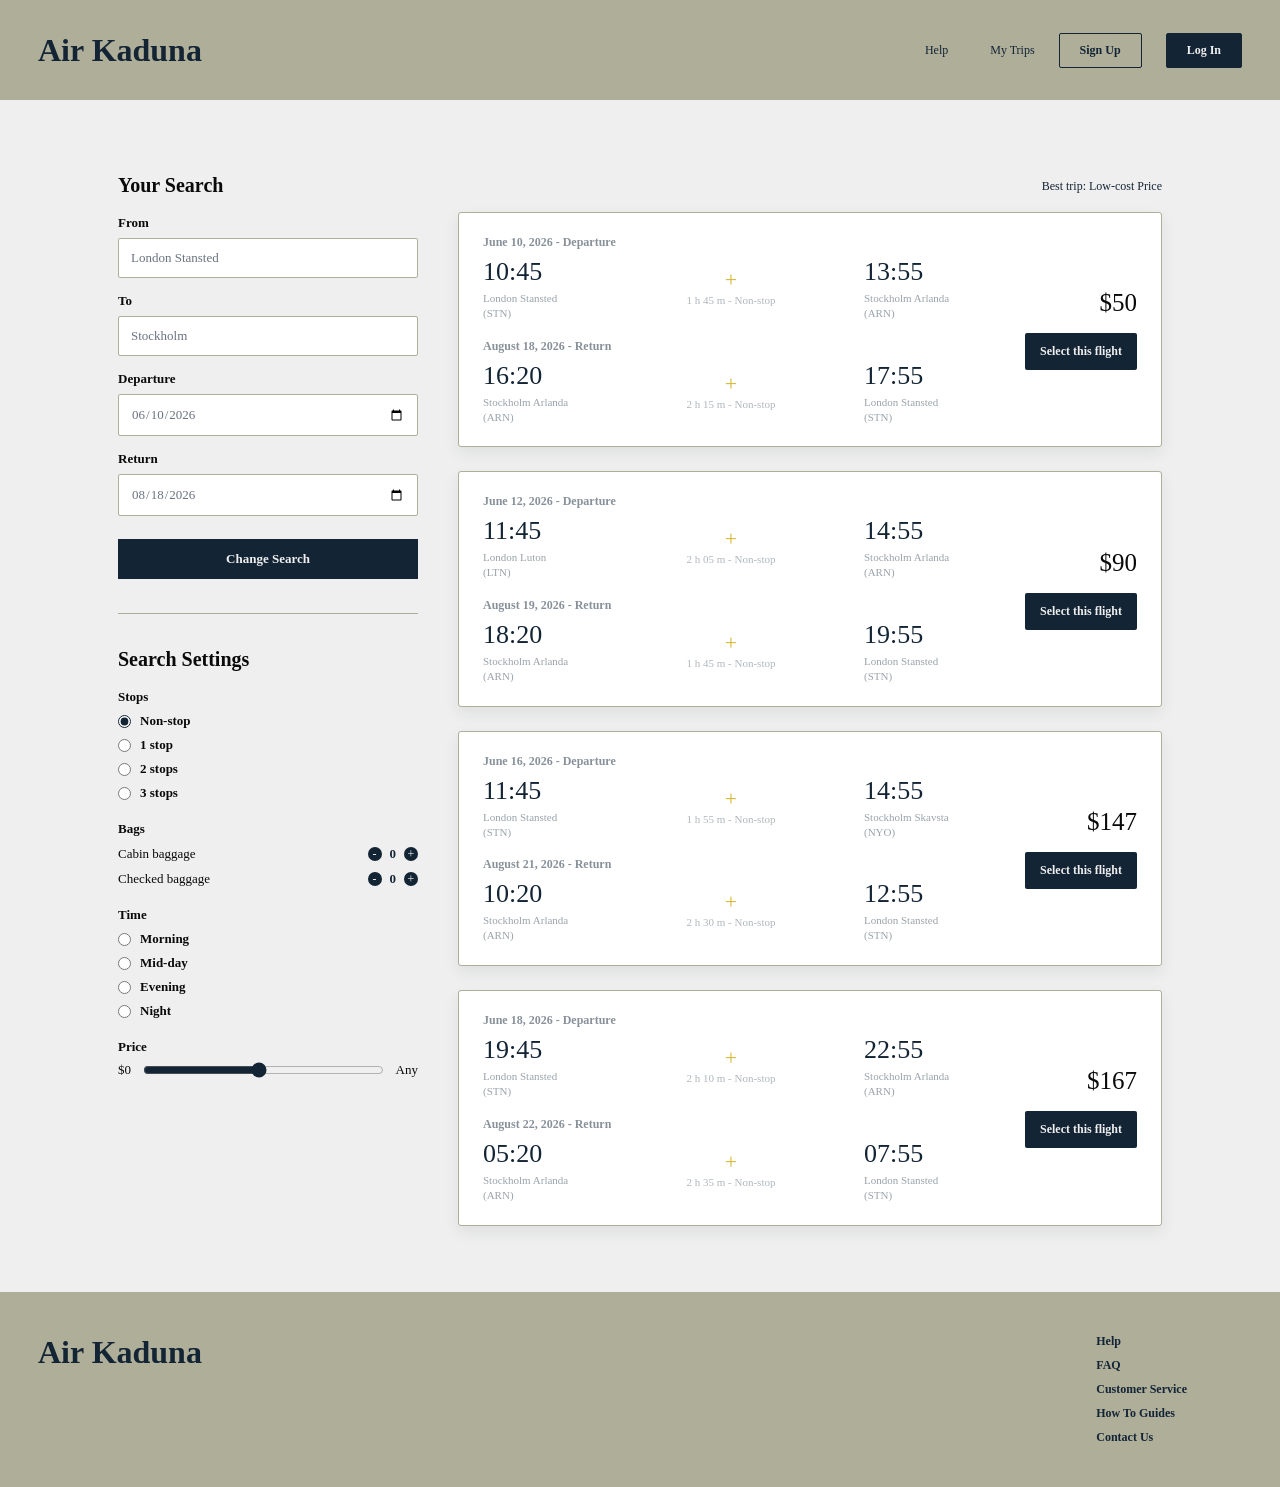
==== travels.html @ b2feba3b "initial commit for all files" ====
<!DOCTYPE html>
<html lang="en">
<head>
  <meta charset="UTF-8">
  <meta name="viewport" content="width=device-width, initial-scale=1.0">
  <title>Air Kaduna Travels</title>
  <link rel="stylesheet" href="travels.css">
</head>
<body>
  <header>
    <div class="logo"><a href="index.html">Air Kaduna</a></div>
    <nav>
      <a href="help.html"><img src="question.png">Help</a>
      <a href="travels.html"><img src="plane.png"> My Trips</a>
      <a href="signup.html" class="signup">Sign Up</a>
      <a href="login.html" class="login">Log In</a>
    </nav>
  </header>

  <div class="page">
    <aside class="sidebar">
      <section class="search-box">
        <h2 class="panel-title">Your Search</h2>

        <div class="field">
          <label for="from">From</label>
          <input type="text" value="London Stansted">
        </div>

        <div class="field">
          <label for="to">To</label>
          <input type="text" value="Stockholm">
        </div>

        <div class="field">
          <label for="departure">Departure</label>
          <input id="departure" type="date" value="2026-06-10">
        </div>

        <div class="field">
          <label for="return">Return</label>
          <input id="return" type="date" value="2026-08-18">
        </div>

        <button class="btn-search">Change Search</button>
      </section>

      <hr class="divider">

      <section class="settings">
        <h2 class="panel-title">Search Settings</h2>

        <div class="filter-group">
          <span class="filter-title">Stops</span>
          <label class="option"><input type="radio" name="stops" checked> Non-stop</label>
          <label class="option"><input type="radio" name="stops"> 1 stop</label>
          <label class="option"><input type="radio" name="stops"> 2 stops</label>
          <label class="option"><input type="radio" name="stops"> 3 stops</label>
        </div>

        <div class="filter-group">
          <span class="filter-title">Bags</span>
          <div class="bags-row">
            <span>Cabin baggage</span>
            <span class="stepper"><button>-</button> 0 <button>+</button></span>
          </div>
          <div class="bags-row">
            <span>Checked baggage</span>
            <span class="stepper"><button>-</button> 0 <button>+</button></span>
          </div>
        </div>

        <div class="filter-group">
          <span class="filter-title">Time</span>
          <label class="option"><input type="radio" name="time"> Morning</label>
          <label class="option"><input type="radio" name="time"> Mid-day</label>
          <label class="option"><input type="radio" name="time"> Evening</label>
          <label class="option"><input type="radio" name="time"> Night</label>
        </div>

        <div class="filter-group">
          <span class="filter-title">Price</span>
          <div class="price-range">
            <span>$0</span>
            <input type="range" min="0" max="500" value="240">
            <span>Any</span>
          </div>
        </div>
      </section>
    </aside>

    <main>
      <div class="results-head">Best trip: Low-cost Price</div>
<!-- first flight card -->
      <article class="flight-card">
        <div>
          <div class="trip">
            <p class="trip-date">June 10, 2026 - Departure</p>
            <div class="route">
              <div>
                <div class="time">10:45</div>
                <p class="airport">London Stansted<br>(STN)</p>
              </div>
              <div class="flight-line">
                <div class="plane">+</div>
                <span>1 h 45 m - Non-stop</span>
              </div>
              <div>
                <div class="time">13:55</div>
                <p class="airport">Stockholm Arlanda<br>(ARN)</p>
              </div>
            </div>
          </div>

          <div class="trip">
            <p class="trip-date">August 18, 2026 - Return</p>
            <div class="route">
              <div>
                <div class="time">16:20</div>
                <p class="airport">Stockholm Arlanda<br>(ARN)</p>
              </div>
              <div class="flight-line">
                <div class="plane">+</div>
                <span>2 h 15 m - Non-stop</span>
              </div>
              <div>
                <div class="time">17:55</div>
                <p class="airport">London Stansted<br>(STN)</p>
              </div>
            </div>
          </div>
        </div>
        <div class="flight-charge">
          <div class="price">$50</div>
          <a href="#" class="select-flight">Select this flight</a>
        </div>
      </article>

      <article class="flight-card">
        <div>
          <div class="trip">
            <p class="trip-date">June 12, 2026 - Departure</p>
            <div class="route">
              <div>
                <div class="time">11:45</div>
                <p class="airport">London Luton<br>(LTN)</p>
              </div>
              <div class="flight-line">
                <div class="plane">+</div>
                <span>2 h 05 m - Non-stop</span>
              </div>
              <div>
                <div class="time">14:55</div>
                <p class="airport">Stockholm Arlanda<br>(ARN)</p>
              </div>
            </div>
          </div>

          <div class="trip">
            <p class="trip-date">August 19, 2026 - Return</p>
            <div class="route">
              <div>
                <div class="time">18:20</div>
                <p class="airport">Stockholm Arlanda<br>(ARN)</p>
              </div>
              <div class="flight-line">
                <div class="plane">+</div>
                <span>1 h 45 m - Non-stop</span>
              </div>
              <div>
                <div class="time">19:55</div>
                <p class="airport">London Stansted<br>(STN)</p>
              </div>
            </div>
          </div>
        </div>
        <div class="flight-charge">
          <div class="price">$90</div>
          <a href="#" class="select-flight">Select this flight</a>
        </div>
      </article>

      <article class="flight-card">
        <div>
          <div class="trip">
            <p class="trip-date">June 16, 2026 - Departure</p>
            <div class="route">
              <div>
                <div class="time">11:45</div>
                <p class="airport">London Stansted<br>(STN)</p>
              </div>
              <div class="flight-line">
                <div class="plane">+</div>
                <span>1 h 55 m - Non-stop</span>
              </div>
              <div>
                <div class="time">14:55</div>
                <p class="airport">Stockholm Skavsta<br>(NYO)</p>
              </div>
            </div>
          </div>

          <div class="trip">
            <p class="trip-date">August 21, 2026 - Return</p>
            <div class="route">
              <div>
                <div class="time">10:20</div>
                <p class="airport">Stockholm Arlanda<br>(ARN)</p>
              </div>
              <div class="flight-line">
                <div class="plane">+</div>
                <span>2 h 30 m - Non-stop</span>
              </div>
              <div>
                <div class="time">12:55</div>
                <p class="airport">London Stansted<br>(STN)</p>
              </div>
            </div>
          </div>
        </div>
        <div class="flight-charge">
          <div class="price">$147</div>
          <a href="#" class="select-flight">Select this flight</a>
        </div>
      </article>

      <article class="flight-card">
        <div>
          <div class="trip">
            <p class="trip-date">June 18, 2026 - Departure</p>
            <div class="route">
              <div>
                <div class="time">19:45</div>
                <p class="airport">London Stansted<br>(STN)</p>
              </div>
              <div class="flight-line">
                <div class="plane">+</div>
                <span>2 h 10 m - Non-stop</span>
              </div>
              <div>
                <div class="time">22:55</div>
                <p class="airport">Stockholm Arlanda<br>(ARN)</p>
              </div>
            </div>
          </div>

          <div class="trip">
            <p class="trip-date">August 22, 2026 - Return</p>
            <div class="route">
              <div>
                <div class="time">05:20</div>
                <p class="airport">Stockholm Arlanda<br>(ARN)</p>
              </div>
              <div class="flight-line">
                <div class="plane">+</div>
                <span>2 h 35 m - Non-stop</span>
              </div>
              <div>
                <div class="time">07:55</div>
                <p class="airport">London Stansted<br>(STN)</p>
              </div>
            </div>
          </div>
        </div>
        <div class="flight-charge">
          <div class="price">$167</div>
          <a href="#" class="select-flight">Select this flight</a>
        </div>
      </article>
    </main>
  </div>

  <footer>
    <div class="logo">Air Kaduna</div>
    <div class="footer-links">
      <a href="help.html">Help</a>
      <a href="help.html#faq">FAQ</a>
      <a href="help.html#customer-service">Customer Service</a>
      <a href="help.html#guides">How To Guides</a>
      <a href="help.html#contact">Contact Us</a>
    </div>
  </footer>
</body>
</html>
---- travels.css ----
*{
    box-sizing: border-box;
    margin: 0;
    padding: 0;
    font-family: var(--family);
}

  :root{
    --bg: #efefef;
    --border: #aeae99;
    --accent: #132435;
    --text: #0a0a0a;
    --family: DM Serif Display, serif, Arial;
}

  body{
    background: var(--bg);
    color: var(--text);
}

  a{
    color: var(--accent);
    text-decoration: none;
}

  header{
    height: 100px;
    display: flex;
    justify-content: space-between;
    align-items: center;
    background-color: var(--border);
    font-family: var(--family);
    margin-bottom: 2.5rem;
    padding: 0 38px;
    position: sticky;
    top: 0;
    z-index: 100;
  }

  .logo {
    color: var(--accent);
    font-size: 2rem;
    font-weight: 800;
    transition: font-size 0.2s;
  }

.logo:hover{
  font-size: 2.2rem;
}

  nav {
    display: flex;
    align-items: center;
    gap: 24px;
    font-size: 12px;
    color: var(--text);
  }

  nav a {
    display: inline-flex;
    align-items: center;
    gap: 6px;
    transition: font-size 0.2s;
  }

  nav a:hover{
    font-size: 13.5px;
  }

  img{
    width: 12px;
    height: 12px;
    display: inline-block;
  }

  .signup,.login {
    padding: 9px 20px;
    border-radius: 2px;
    border: 1px solid var(--accent);
    font-weight: 700;
  }

  .login {
    background: var(--accent);
    color: var(--bg);
  }

  .page {
    max-width: 1100px;
    margin: 0 auto;
    display: grid;
    grid-template-columns: 300px 1fr;
    gap: 40px;
    padding: 34px 28px 42px;
  }

  .sidebar {
    font-size: 13px;
  }

  .panel-title {
    font-size: 20px;
    margin-bottom: 18px;
    font-weight: 800;
  }

  .field {
    margin-bottom: 15px;
  }

  label, .filter-title {
    display: block;
    color: var(--text);
    font-weight: 800;
    margin-bottom: 7px;
  }

  input[type="text"], input[type="date"] {
    width: 100%;
    border: 1px solid var(--border);
    background: #ffffff;
    color: #6b7280;
    padding: 11px 12px;
    font-size: 13px;
    border-radius: 2px;
    outline: none;
  }

  .btn-search {
    width: 100%;
    border: none;
    background: var(--accent);
    color: var(--bg);
    padding: 12px;
    margin-top: 8px;
    font-size: 13px;
    font-weight: 800;
    cursor: pointer;
    transition: background 0.2s, color 0.2s;
  }
  .btn-search:hover {
    background: var(--border);
    color: var(--accent);
  }

  .divider {
    border: none;
    border-top: 1px solid var(--border);
    margin: 34px 0;
  }

  .filter-group {
    margin-bottom: 20px;
  }

  .option {
    display: flex;
    align-items: center;
    gap: 9px;
    color: var(--text);
    margin: 8px 0;
  }

  input[type="radio"] {
    accent-color: var(--accent);
  }

  .bags-row {
    display: flex;
    align-items: center;
    justify-content: space-between;
    gap: 12px;
    color: var(--text);
    margin: 9px 0;
  }

  .stepper {
    display: flex;
    align-items: center;
    gap: 8px;
    color: var(--accent);
    font-weight: 800;
  }

  .stepper button {
    width: 14px;
    height: 14px;
    border: none;
    border-radius: 50%;
    background: var(--accent);
    color: var(--bg);
    line-height: 14px;
    font-size: 12px;
    cursor: pointer;
    transition: background 0.2s, color 0.2s;
  }
  .stepper button:hover {
    background: var(--border);
    color: var(--accent);
  }

  .price-range {
    display: flex;
    align-items: center;
    gap: 12px;
    color: var(--text);
  }

  input[type="range"] {
    width: 100%;
    accent-color: var(--accent);
  }

  .results-head {
    color: var(--accent);
    display: flex;
    justify-content: flex-end;
    margin: 5px 0 18px;
    font-size: 12px;
  }

  .flight-card {
    background: #ffffff;
    border: 1px solid var(--border);
    box-shadow: 0 6px 15px rgba(31, 41, 51, 0.08);
    border-radius: 3px;
    padding: 22px 24px;
    margin-bottom: 24px;
    display: grid;
    grid-template-columns: 1fr 130px;
    gap: 28px;
    align-items: center;
  }

  .trip {
    margin-bottom: 18px;
  }

  .trip:last-child {
    margin-bottom: 0;
  }

  .trip-date {
    color: #88919a;
    font-size: 12px;
    margin-bottom: 9px;
    font-weight: 700;
  }

  .route {
    display: grid;
    grid-template-columns: 115px 1fr 115px;
    align-items: start;
    gap: 18px;
  }

  .time {
    font-size: 26px;
    color: var(--accent);
    line-height: 1;
    margin-bottom: 6px;
  }

  .airport {
    color: #9aa3aa;
    line-height: 1.35;
    font-size: 11px;
  }

  .flight-line {
    min-width: 140px;
    text-align: center;
    padding-top: 10px;
    color: #b0b7bd;
    font-size: 11px;
  }

  .plane {
    color: #d9b735;
    font-size: 22px;
    line-height: 1;
    margin-bottom: 3px;
  }

  .flight-charge {
    display: flex;
    flex-direction: column;
    align-items: flex-end;
    gap: 16px;
  }

  .price {
    font-size: 25px;
    color: var(--text);
    font-weight: 500;
  }

  .select-flight {
    background: var(--accent);
    color: var(--bg);
    font-weight: 800;
    font-size: 12px;
    padding: 11px 15px;
    border-radius: 2px;
    white-space: nowrap;
    transition: background 0.2s, color 0.2s;
  }

  .select-flight:hover {
    background: var(--border);
    color: var(--accent);
  }

  footer {
    background: var(--border);
    color: var(--accent);
    min-height: 185px;
    padding: 42px 38px;
    display: flex;
    justify-content: space-between;
    align-items: flex-start;
  }

  footer .logo {
    color: var(--accent);
  }

  .footer-links {
    display: grid;
    gap: 9px;
    font-size: 12px;
    font-weight: 700;
    margin-right: 55px;
  }

  @media screen and (max-width: 820px) {
    header, footer {
      padding-left: 22px;
      padding-right: 22px;
    }

    nav {
      gap: 10px;
    }

    .signup,.login {
      padding: 8px 12px;
    }

    .page {
      grid-template-columns: 1fr;
      padding: 24px 18px 36px;
    }

    .flight-card {
      grid-template-columns: 1fr;
    }

    .flight-charge {
      align-items: flex-start;
    }
  }

  @media screen and (max-width: 560px) {
    header {
      height: auto;
      gap: 18px;
      align-items: flex-start;
      flex-direction: column;
      padding-top: 20px;
      padding-bottom: 20px;
    }

    nav {
      flex-wrap: wrap;
    }

    .route {
      grid-template-columns: 1fr;
      gap: 8px;
    }

    .flight-line {
      text-align: left;
      padding: 0;
    }

    footer {
      flex-direction: column;
      gap: 28px;
    }
  }
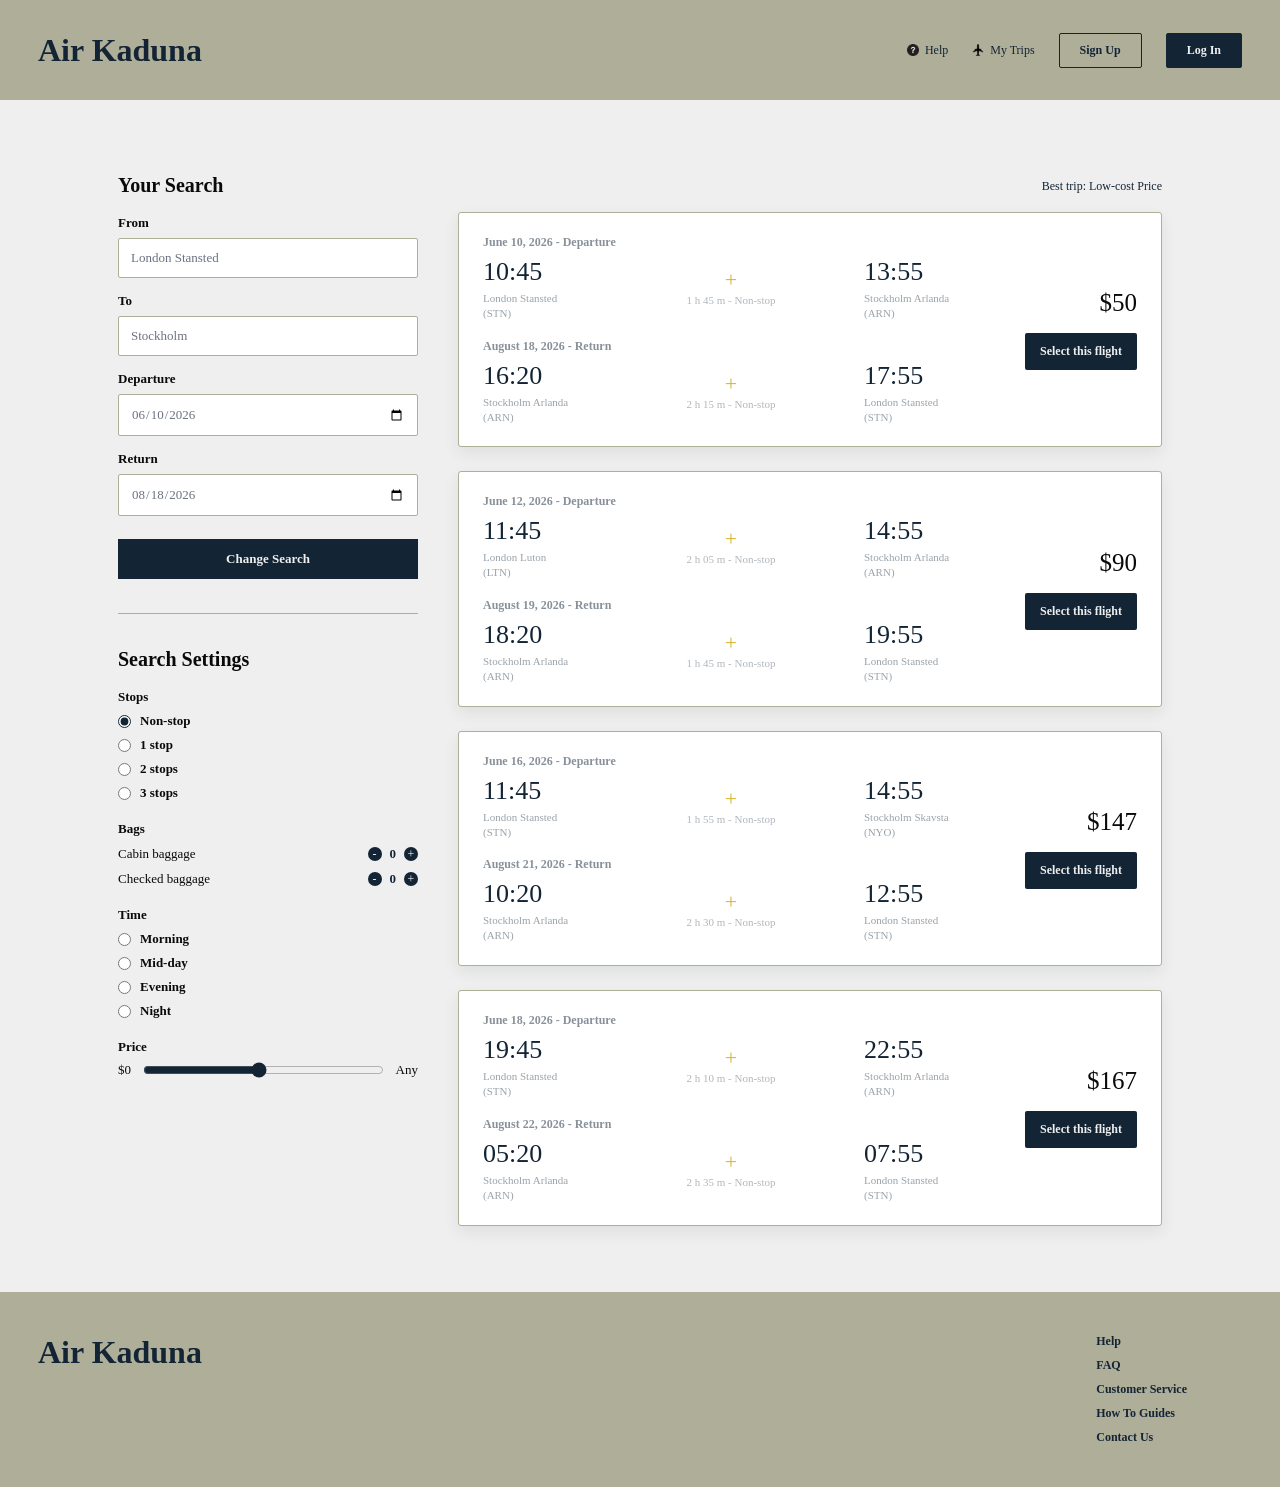
==== commit 117dca65: "resolved issues with icons on booking page" ====
--- a/travels.html
+++ b/travels.html
@@ -10,8 +10,8 @@
   <header>
     <div class="logo"><a href="index.html">Air Kaduna</a></div>
     <nav>
-      <a href="help.html"><img src="question.png">Help</a>
-      <a href="travels.html"><img src="plane.png"> My Trips</a>
+      <a href="help.html"><img src="pics/question.png">Help</a>
+      <a href="travels.html"><img src="pics/plane.png"> My Trips</a>
       <a href="signup.html" class="signup">Sign Up</a>
       <a href="login.html" class="login">Log In</a>
     </nav>
